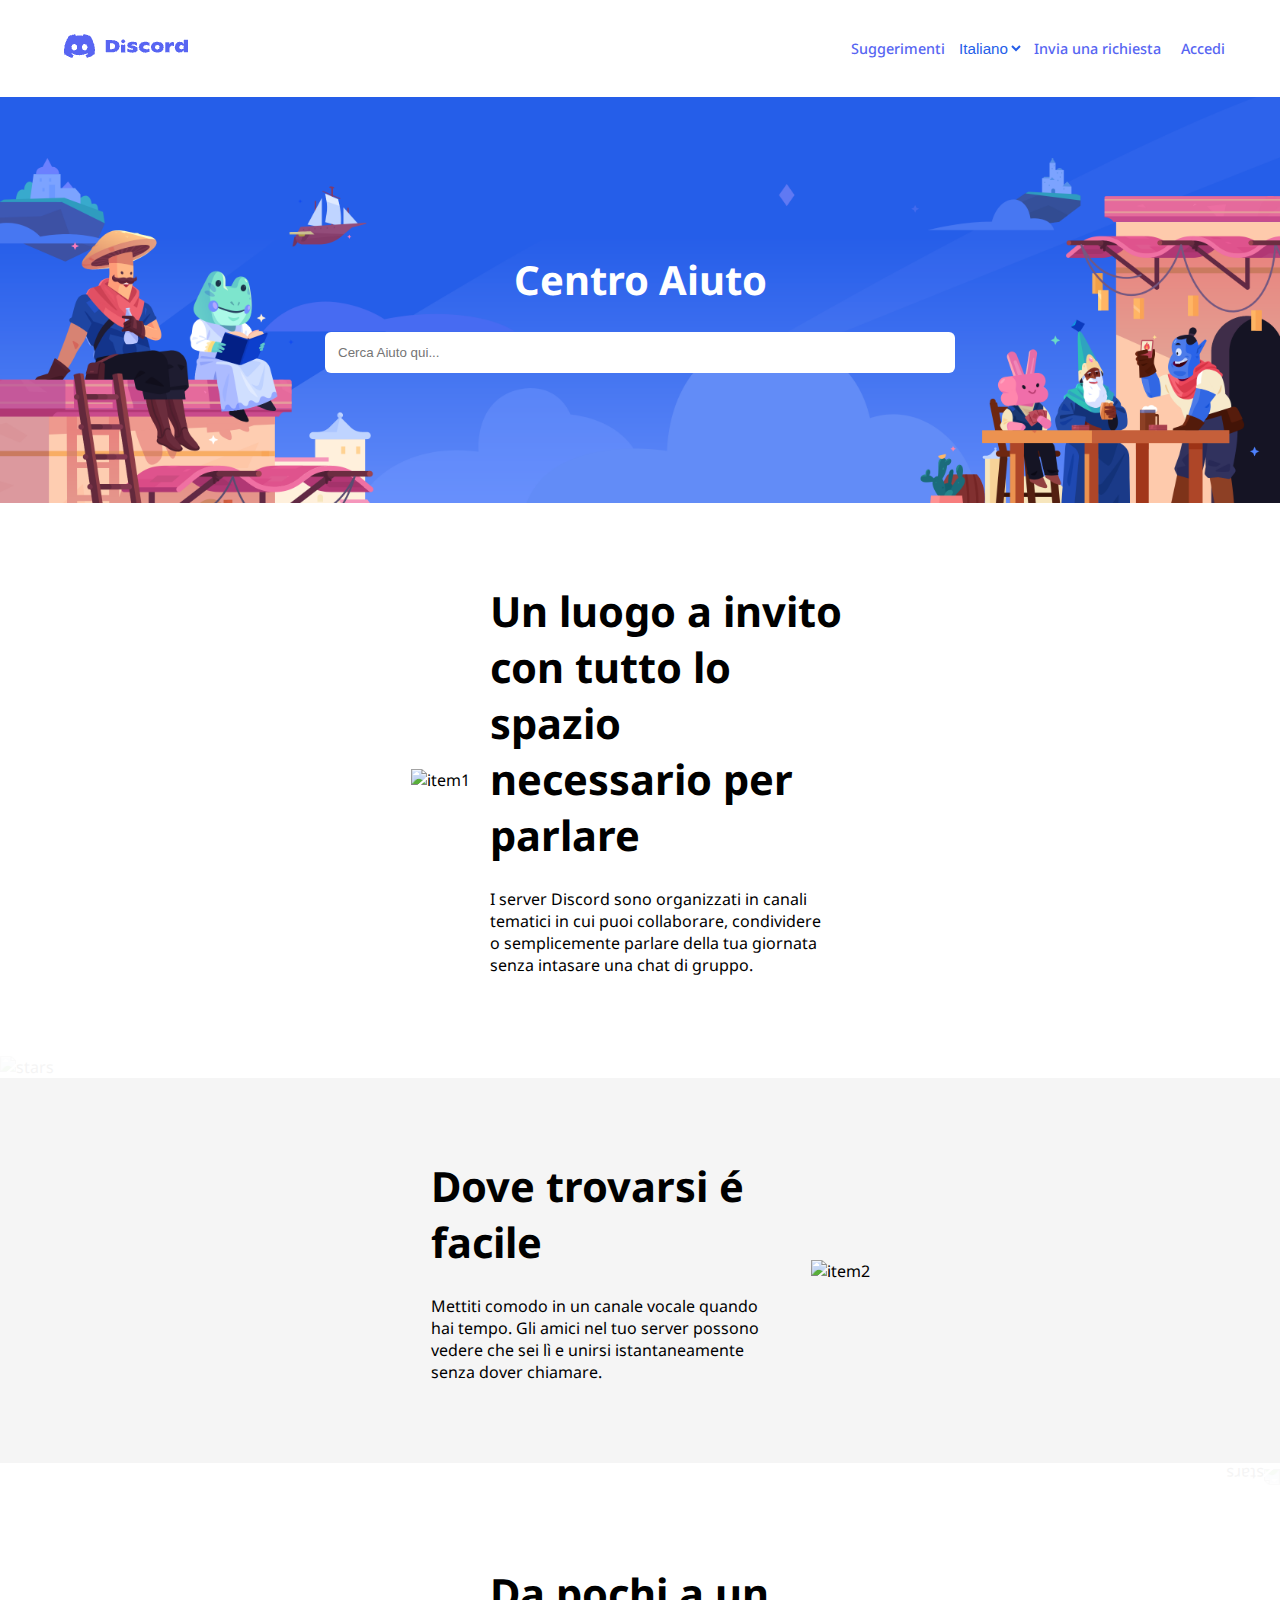
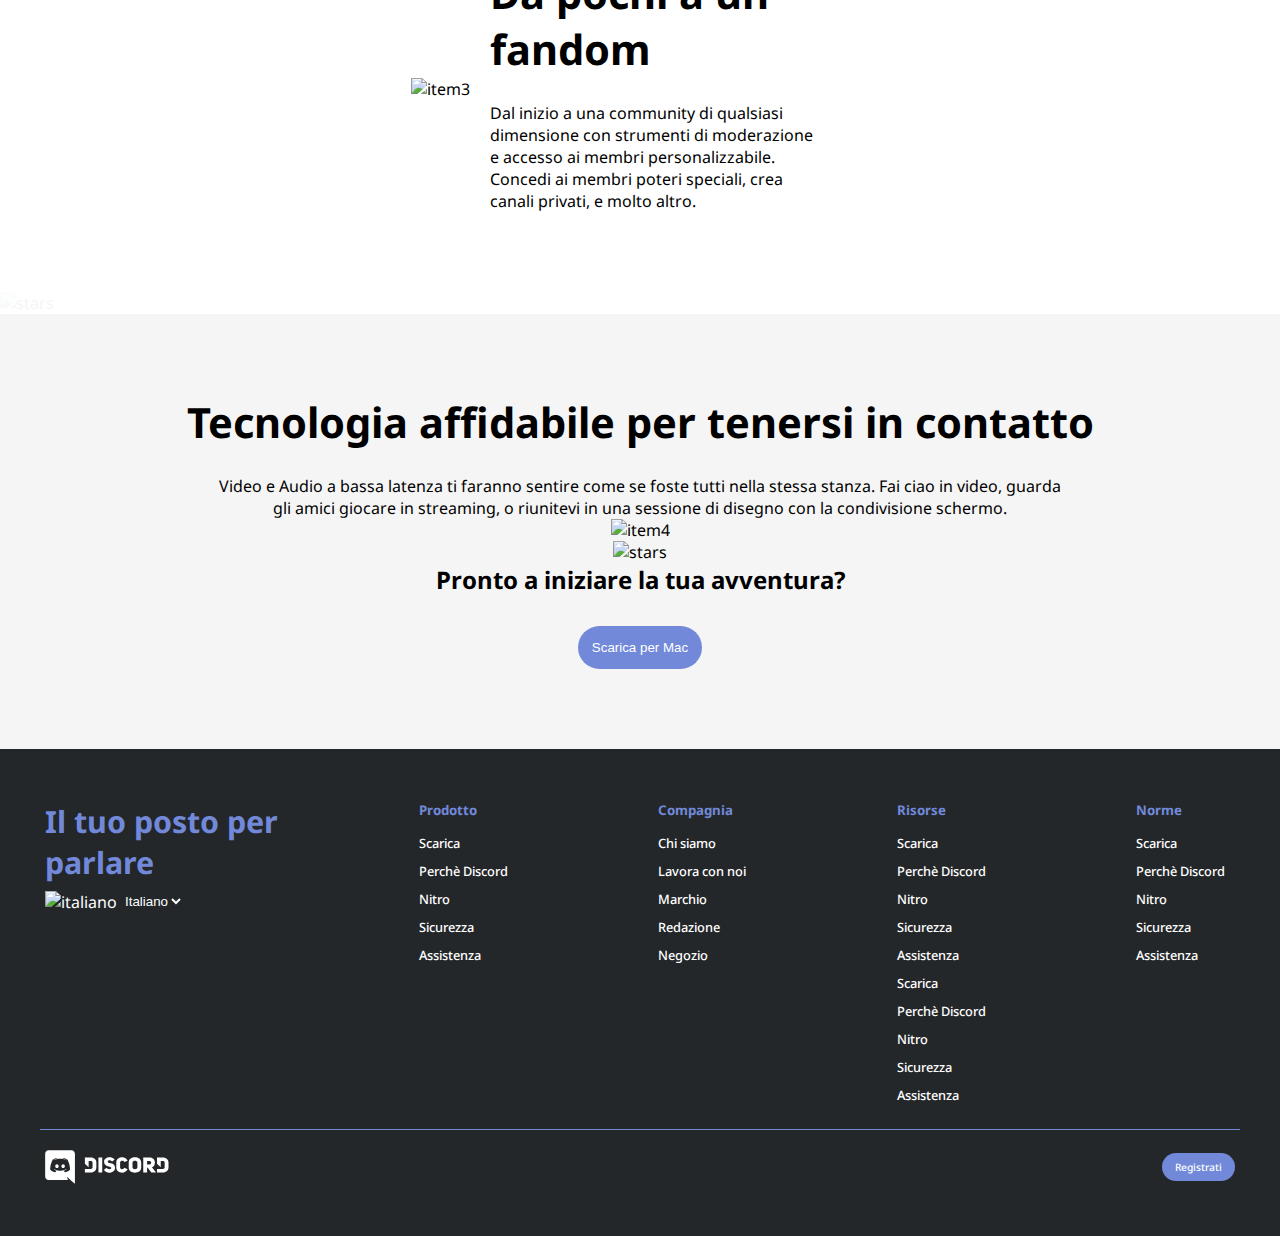
==== support/support.html @ 8eaec040 "started support page" ====
<!DOCTYPE html>
<html lang="en">
<head>
    <meta charset="UTF-8">
    <meta name="viewport" content="width=device-width, initial-scale=1.0">
    <title>Discord</title>
    <!-- font -->
    <link rel="preconnect" href="https://fonts.googleapis.com">
    <link rel="preconnect" href="https://fonts.gstatic.com" crossorigin>
    <link href="https://fonts.googleapis.com/css2?family=Noto+Sans:wght@300;400;500;700&display=swap" rel="stylesheet">
    <!-- icon -->
    <link rel="stylesheet" href="https://cdnjs.cloudflare.com/ajax/libs/font-awesome/6.4.2/css/all.min.css" integrity="sha512-z3gLpd7yknf1YoNbCzqRKc4qyor8gaKU1qmn+CShxbuBusANI9QpRohGBreCFkKxLhei6S9CQXFEbbKuqLg0DA==" crossorigin="anonymous" referrerpolicy="no-referrer" />
    <!-- css -->
    <link rel="stylesheet" href="../css/style.css">
   
</head>

<body id="support">
    <header>
        <!-- nav-bar -->
        <nav class="container dflex">
            <!-- logo -->
            <a href="../index.html"><img src="../img-support/logo2.png" alt="Logo"></a>
            <!-- info -->
            <ul class="dflex">
                <li><a href="">Suggerimenti</a></li>
                <li>                   
                    <select name="languages">
                        <option value="italian">Italiano</option>
                    </select>
                </li>
                <li><a href="">Invia una richiesta</a></li>
                <li><a href="">Accedi</a></li>
            </ul>
        </nav>
        <!-- hero-section -->
        <div id="jumbo">
            <div class="container columnflex centerflex">
                    <!-- title -->
                    <h1>Centro Aiuto</h1>
                    <!-- description -->                
                    <input type="text" placeholder="Cerca Aiuto qui...">
                    
            </div>
        </div>
    </div>
    </header>
    
    <main>
        <!-- sezione 1 -->
        <section>
            <div class="container dflex centerflex">
                <!-- img -->
                <img src="img/item1.svg" alt="item1">
                <!-- description -->
                <div class="title-des">
                    <h2>
                        Un luogo a invito con tutto lo spazio
                        necessario per
                        parlare
                    </h2>
                    <p>
                        I server Discord sono organizzati in canali tematici in cui puoi collaborare, condividere o semplicemente parlare della tua giornata senza intasare una chat di gruppo.
                    </p>
                </div>
            </div>
        </section>

        <!-- sezione 2 -->
        <div>
            <img src="img/wave.svg" alt="stars">
        </div>
        <section class="even">
            <div class="container dflex centerflex reverse">
                <!-- img -->
                <img src="img/item2.svg" alt="item2">
                <!-- description -->
                <div class="title-des">
                    <h2>
                        Dove trovarsi é facile                       
                    </h2>
                    <p>
                        Mettiti comodo in un canale vocale quando hai tempo. Gli amici nel tuo server possono vedere che sei lì e unirsi istantaneamente senza dover chiamare.                   
                    </p>
                </div>
            </div>
        </section>
        <div class="wave-bottom">
            <img src="img/wave.svg" alt="stars">
        </div>
        
        <!-- sezione 3 -->
        <section>
            <div class="container dflex centerflex">
                <!-- img -->
                <img src="img/item3.svg" alt="item3">
                <!-- description -->
                <div class="title-des">
                    <h2>
                        Da pochi a un fandom
                    </h2>
                    <p>
                        Dal inizio a una community di qualsiasi dimensione con strumenti di moderazione e accesso ai membri personalizzabile.<br>
                        Concedi ai membri poteri speciali, crea canali privati, e molto altro.
                    </p>
                </div>
            </div>
        </section>

        <!-- sezione 4 -->
        <div>
            <img src="img/wave.svg" alt="stars">
        </div>
        <section class="even">
            <div class="container columnflex t-align">
                <!-- description -->
                <h2>Tecnologia affidabile per tenersi in contatto</h2>
                <p>Video e Audio a bassa latenza ti faranno sentire come se foste tutti nella stessa stanza. Fai ciao in video, guarda <br> gli amici giocare in streaming, o riunitevi in una sessione di disegno con la condivisione schermo.</p>
                <!-- img -->
                <img src="img/item4-big.svg" alt="item4">
                <!-- end decription -->
                <img class="stars" src="img/stars.svg" alt="stars">
                <h4>Pronto a iniziare la tua avventura?</h4>
                <!-- download -->
                <button class="b-violet">
                    <i class="fa-solid fa-arrow-down-long"></i>
                    Scarica per Mac
                    
                </button>
            </div>
        </section>
        
    </main>

    <footer>
        <!-- upper footer -->
        <div class="container dflex startflex">
            <div>
                <h3>Il tuo posto per<br>parlare</h3>
                <img id="flag" src="img/ita.png" alt="italiano">
                <select>
                    <option value="italiano">Italiano</option>
                </select>
                <div class="icons">
                    <a href=""><i class="fa-brands fa-twitter"></i></a>
                    <a href=""><i class="fa-brands fa-instagram"></i></a>
                    <a href=""><i class="fa-brands fa-square-facebook"></i></a>
                    <a href=""><i class="fa-brands fa-youtube"></i></a>
                </div>
            </div>
            <ul><h5>Prodotto</h5>
                <li><a href="">Scarica</a></li>
                <li><a href="">Perchè Discord</a></li>
                <li><a href="">Nitro</a></li>
                <li><a href="">Sicurezza</a></li>
                <li><a href="">Assistenza</a></li>
            </ul>

            <ul><h5>Compagnia</h5>
                <li><a href="">Chi siamo</a></li>
                <li><a href="">Lavora con noi</a></li>
                <li><a href="">Marchio</a></li>
                <li><a href="">Redazione</a></li>
                <li><a href="">Negozio</a></li>
            </ul>

            <ul><h5>Risorse</h5>
                <li><a href="">Scarica</a></li>
                <li><a href="">Perchè Discord</a></li>
                <li><a href="">Nitro</a></li>
                <li><a href="">Sicurezza</a></li>
                <li><a href="">Assistenza</a></li>
                <li><a href="">Scarica</a></li>
                <li><a href="">Perchè Discord</a></li>
                <li><a href="">Nitro</a></li>
                <li><a href="">Sicurezza</a></li>
                <li><a href="">Assistenza</a></li>
            </ul>

            <ul><h5>Norme</h5>
                <li><a href="">Scarica</a></li>
                <li><a href="">Perchè Discord</a></li>
                <li><a href="">Nitro</a></li>
                <li><a href="">Sicurezza</a></li>
                <li><a href="">Assistenza</a></li>
            </ul>

            
        </div>
        <!-- bottom footer -->
        <aside class="container dflex">
            <img src="../img/logo.svg" alt="Logo">
            <div class="login b-violet"><a href="">Registrati</a></div>
        </aside>
    </footer>
</body>
</html>
---- css/style.css ----
/* reset */
*
{
    box-sizing: border-box;
    margin: 0;
    padding: 0;
}

/* palette */
:root {
	--color-primary: #ffffff;
	--color-bg_header: #255ee9;
	--color-bg_footer: #23272a;
	--color-main: #7289da;
	--color-secondary: #f5f5f5;
}

/* general */
body
{
    font-family: 'Noto Sans', sans-serif;
}

.container
{
    max-width: 1200px;
    margin: 0 auto;
    padding: 20px 5px;
}

ul
{
    list-style: none;
}

a
{
    color: var(--color-primary);
    display: block;
    padding: 5px 10px;
    text-decoration: none;
    font-size: 0.8em;
    font-weight: 500;
}

.a-b
{
    color: var(--color-bg_footer);
}

ul a:hover
{
    text-decoration: underline;
}

button
{
    padding: 14px;
    border-radius: 24px;
    border: none;
}

/* utilities */
.debug
{
    border: 1px solid orange;
}

.dflex
{
    display: flex;
    flex-flow: row wrap;
    justify-content: space-between;
    align-items: center;
    align-content: center;
}

.centerflex
{
    justify-content: center;
}

.reverse
{
    flex-direction: row-reverse;
}

.startflex
{
    align-items: flex-start;
}

.columnflex
{
    display: flex;
    flex-direction: column;
    align-items: center;
}


/* HEADER */
header
{
    background-color: var(--color-bg_header);
}
/* nav */
.login
{
    font-size: 0.8em;
    padding: 2px 3px;
    background-color: var(--color-primary);
    border-radius: 16px;
}

/* hero-section */
#jumbo
{
    background-image: url("../img/jumbo.png");
    background-size: cover;
    padding: 110px;
}

.jumbo-content
{
    max-width: 900px;
    text-align: center;
}

h1
{
    padding: 25px 0;
    color: var(--color-primary);
    font-size: 2.5em;
}

.intro
{
    font-size: 1em;
    padding: 0 120px 20px;
    color: var(--color-primary);
    line-height: 1.8em;
}

.b-white
{
    background-color: var(--color-primary);
}

.b-black
{
    background-color: var(--color-bg_footer);
    color: var(--color-primary);
}

.b-violet
{
    background-color: var(--color-main);
    color: white;
}

/* main */
main > section 
{
    padding: 60px 0;
}

.title-des
{
    max-width: 400px;
    padding: 0 20px;
}

h2
{
    font-size: 2.6em;
    padding-bottom: 25px;
}
.even
{
    background-color: var(--color-secondary);
}

.container .title-des p
{
    padding: 0 25px 0 0;
}

.t-align
{
    text-align: center;
}

h4
{
    font-size: 1.5em;
    padding-bottom: 30px;
}

/* waves */
main > div > img
{
    display: block;
    width: 100%;
}
main > div 
{
    opacity: 0.038;
}
.wave-bottom
{
    transform: rotate(180deg);
}

/* button effects */
button:hover
{
    box-shadow: 5px 10px 18px var(--color-bg_footer);
}
.login > a:hover
{
    color: purple;
}
/* footer */
footer
{
    background-color: var(--color-bg_footer);
    color: var(--color-primary);
    padding: 32px 0;
}
/* upper */
h3
{
    font-size: 1.9em;
    color: var(--color-main);
}

#flag
{
    width:16px;
    vertical-align: middle;
}
select
{
    background-color: var(--color-bg_footer);
    border: none;
    color: var(--color-primary);
    padding: 10px 0;
}

.icons > a
{
    padding: 0 5px 0 0;
    font-size: 0.9em;
    display: inline-block;
}

h5
{
    padding: 0px 10px 10px;
    color: var(--color-main);
}

aside
{
    border-top: 1px solid var(--color-main);
}


/* SUPPORT PAGE */
#support header
{
    background-color: var(--color-primary);
    color: #5765F2;
}
#support header a 
{
    color: #5765F2;
    font-size: 0.9em;
}

#support header select
{
    background-color: var(--color-primary);
    color: var(--color-bg_header);
    font-size: 0.95em;
}

#support #jumbo input
{
    width: 60%;
    padding: 13px;
    text-decoration: none;
    border: none;
    border-radius: 6px;
}
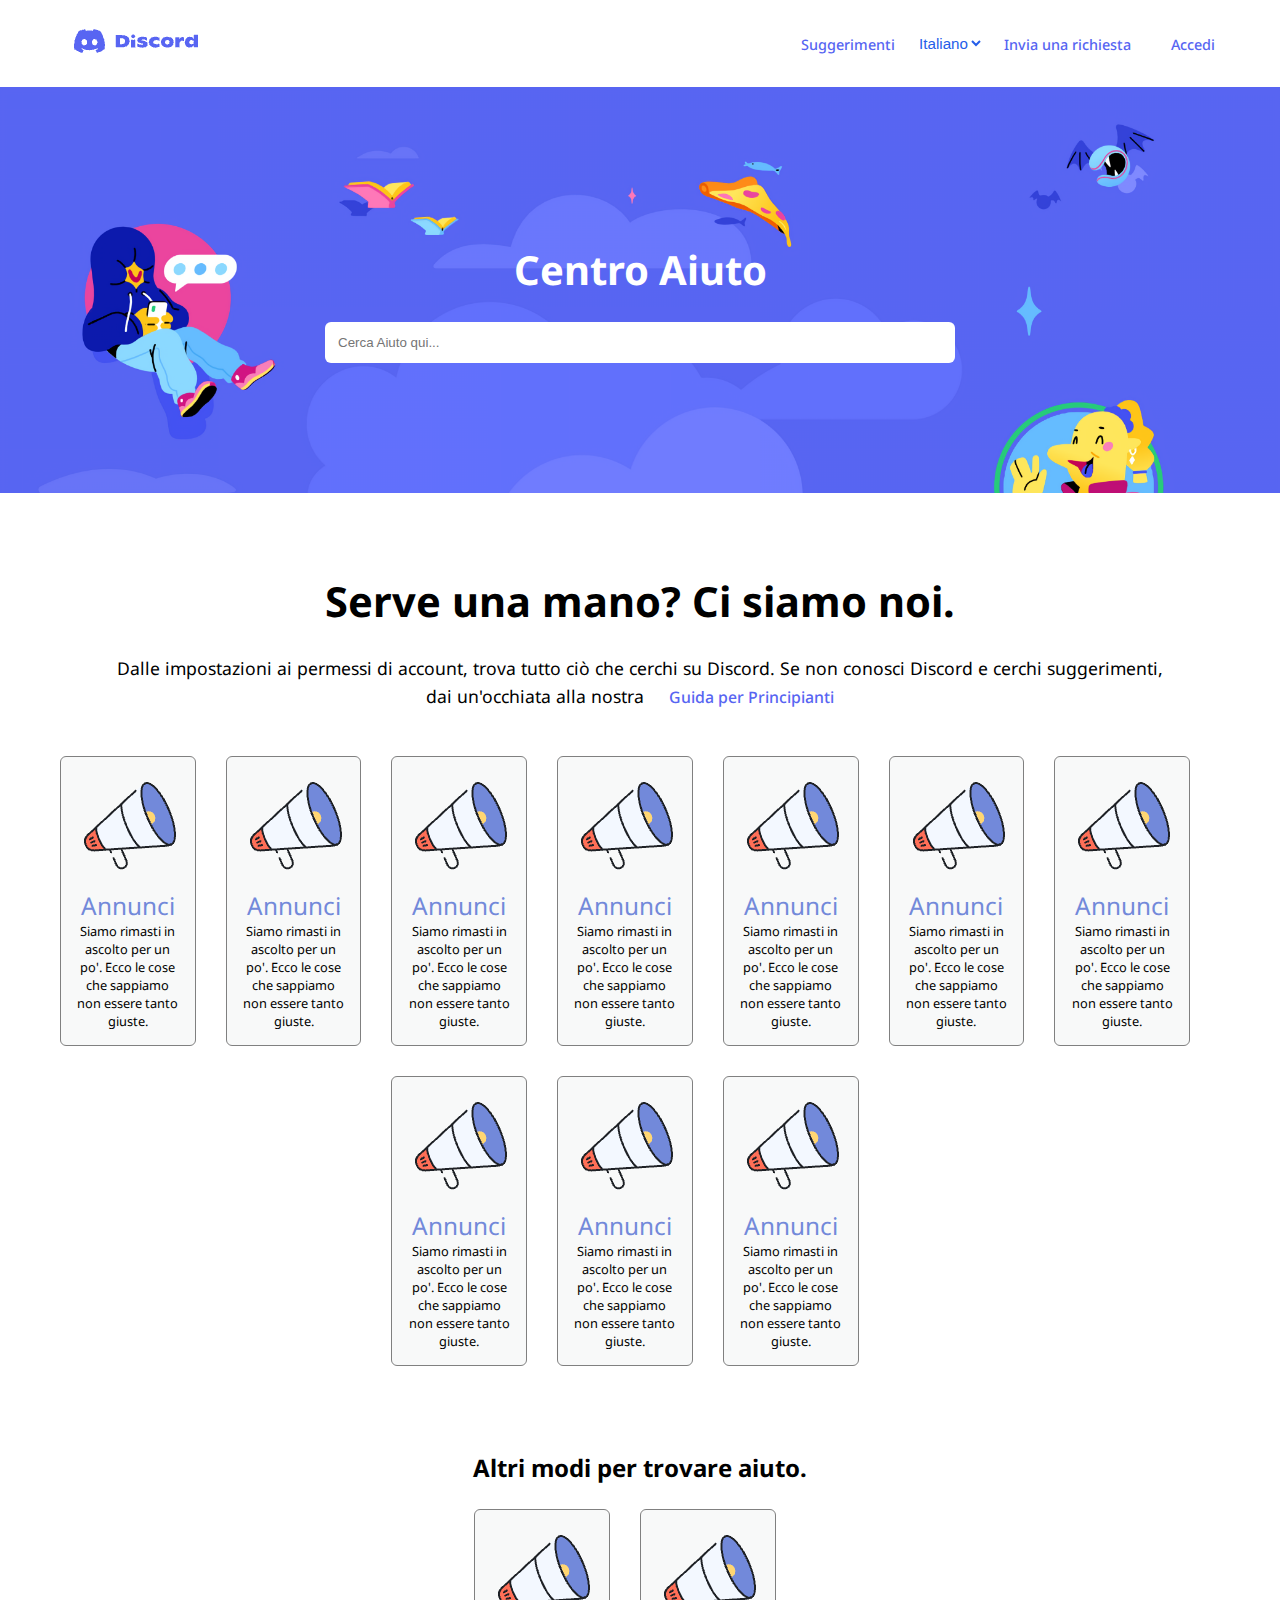
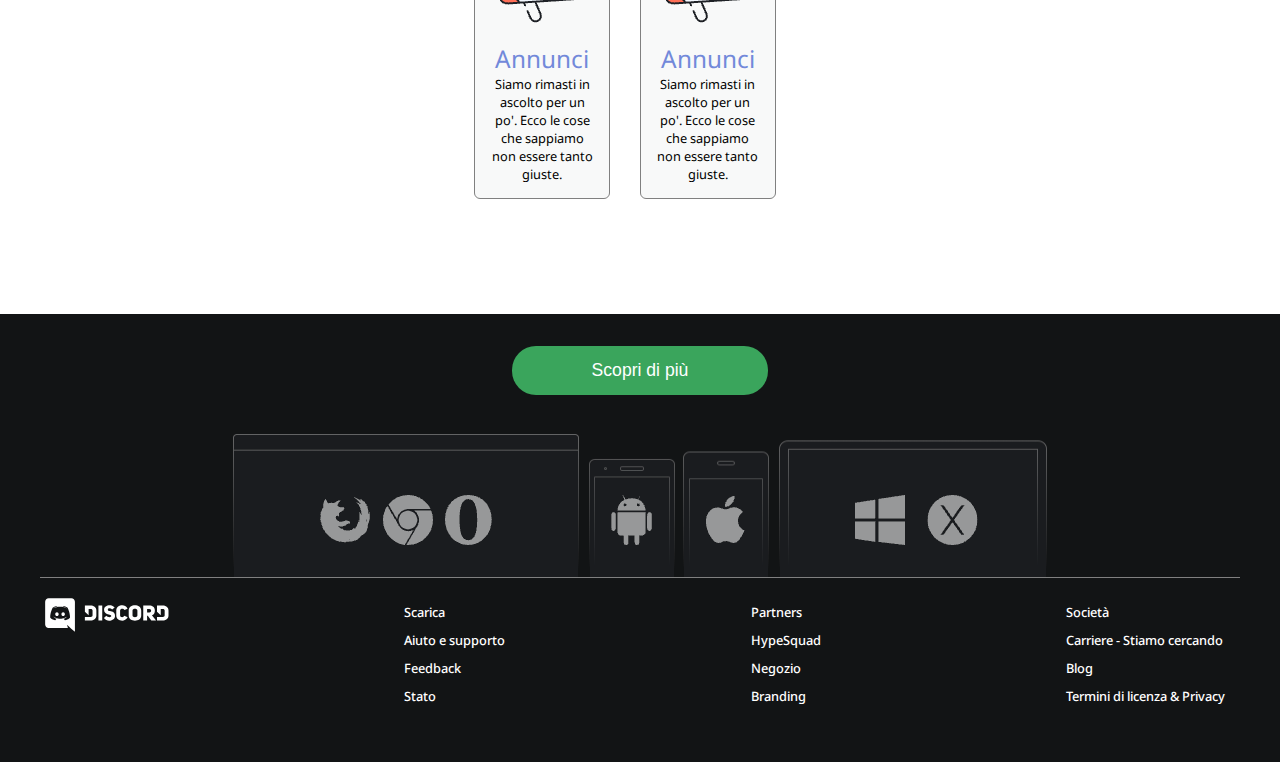
==== commit 6a745ca0: "completing support page" ====
--- a/support/support.html
+++ b/support/support.html
@@ -47,150 +47,162 @@
     </header>
     
     <main>
-        <!-- sezione 1 -->
+        <!-- sezione main -->
         <section>
-            <div class="container dflex centerflex">
-                <!-- img -->
-                <img src="img/item1.svg" alt="item1">
-                <!-- description -->
-                <div class="title-des">
-                    <h2>
-                        Un luogo a invito con tutto lo spazio
-                        necessario per
-                        parlare
-                    </h2>
-                    <p>
-                        I server Discord sono organizzati in canali tematici in cui puoi collaborare, condividere o semplicemente parlare della tua giornata senza intasare una chat di gruppo.
-                    </p>
-                </div>
-            </div>
+            <div class="container t-align">
+                <h2>Serve una mano? Ci siamo noi.</h2>
+                <p>
+                    Dalle impostazioni ai permessi di account, trova tutto ciò che cerchi su Discord.
+                    Se non conosci Discord e cerchi suggerimenti, dai un'occhiata alla nostra <a href="">Guida per Principianti</a>
+                </p>
+            </div>
+
+            <div class="wrapper">
+                <div class="box t-align">
+                    <img src="../img-support/annunci.png" alt="Annunci">
+                    <h3>Annunci</h3>
+                    <i class="fa-solid fa-grip-lines"></i>
+                    <p>
+                        Siamo rimasti in ascolto per un po'. Ecco le cose che sappiamo non essere tanto giuste.
+                    </p>
+                </div>
+
+                <div class="box t-align">
+                    <img src="../img-support/annunci.png" alt="Annunci">
+                    <h3>Annunci</h3>
+                    <i class="fa-solid fa-grip-lines"></i>
+                    <p>
+                        Siamo rimasti in ascolto per un po'. Ecco le cose che sappiamo non essere tanto giuste.
+                    </p>
+                </div>
+
+                <div class="box t-align">
+                    <img src="../img-support/annunci.png" alt="Annunci">
+                    <h3>Annunci</h3>
+                    <i class="fa-solid fa-grip-lines"></i>
+                    <p>
+                        Siamo rimasti in ascolto per un po'. Ecco le cose che sappiamo non essere tanto giuste.
+                    </p>
+                </div>
+
+                <div class="box t-align">
+                    <img src="../img-support/annunci.png" alt="Annunci">
+                    <h3>Annunci</h3>
+                    <i class="fa-solid fa-grip-lines"></i>
+                    <p>
+                        Siamo rimasti in ascolto per un po'. Ecco le cose che sappiamo non essere tanto giuste.
+                    </p>
+                </div>
+
+                <div class="box t-align">
+                    <img src="../img-support/annunci.png" alt="Annunci">
+                    <h3>Annunci</h3>
+                    <i class="fa-solid fa-grip-lines"></i>
+                    <p>
+                        Siamo rimasti in ascolto per un po'. Ecco le cose che sappiamo non essere tanto giuste.
+                    </p>
+                </div>
+
+                <div class="box t-align">
+                    <img src="../img-support/annunci.png" alt="Annunci">
+                    <h3>Annunci</h3>
+                    <i class="fa-solid fa-grip-lines"></i>
+                    <p>
+                        Siamo rimasti in ascolto per un po'. Ecco le cose che sappiamo non essere tanto giuste.
+                    </p>
+                </div>
+
+                <div class="box t-align">
+                    <img src="../img-support/annunci.png" alt="Annunci">
+                    <h3>Annunci</h3>
+                    <i class="fa-solid fa-grip-lines"></i>
+                    <p>
+                        Siamo rimasti in ascolto per un po'. Ecco le cose che sappiamo non essere tanto giuste.
+                    </p>
+                </div>
+
+                <div class="box t-align">
+                    <img src="../img-support/annunci.png" alt="Annunci">
+                    <h3>Annunci</h3>
+                    <i class="fa-solid fa-grip-lines"></i>
+                    <p>
+                        Siamo rimasti in ascolto per un po'. Ecco le cose che sappiamo non essere tanto giuste.
+                    </p>
+                </div>
+
+                <div class="box t-align">
+                    <img src="../img-support/annunci.png" alt="Annunci">
+                    <h3>Annunci</h3>
+                    <i class="fa-solid fa-grip-lines"></i>
+                    <p>
+                        Siamo rimasti in ascolto per un po'. Ecco le cose che sappiamo non essere tanto giuste.
+                    </p>
+                </div>
+                <div class="box t-align">
+                    <img src="../img-support/annunci.png" alt="Annunci">
+                    <h3>Annunci</h3>
+                    <i class="fa-solid fa-grip-lines"></i>
+                    <p>
+                        Siamo rimasti in ascolto per un po'. Ecco le cose che sappiamo non essere tanto giuste.
+                    </p>
+                </div>
+            </div>
+
+            <h4 class="t-align">Altri modi per trovare aiuto.</h4>
+            <div class="wrapper">
+                <div class="box t-align">
+                    <img src="../img-support/annunci.png" alt="Annunci">
+                    <h3>Annunci</h3>
+                    <i class="fa-solid fa-grip-lines"></i>
+                    <p>
+                        Siamo rimasti in ascolto per un po'. Ecco le cose che sappiamo non essere tanto giuste.
+                    </p>
+                </div>
+
+                <div class="box t-align">
+                    <img src="../img-support/annunci.png" alt="Annunci">
+                    <h3>Annunci</h3>
+                    <i class="fa-solid fa-grip-lines"></i>
+                    <p>
+                        Siamo rimasti in ascolto per un po'. Ecco le cose che sappiamo non essere tanto giuste.
+                    </p>
+                </div>
+            </div>
+
         </section>
 
-        <!-- sezione 2 -->
-        <div>
-            <img src="img/wave.svg" alt="stars">
-        </div>
-        <section class="even">
-            <div class="container dflex centerflex reverse">
-                <!-- img -->
-                <img src="img/item2.svg" alt="item2">
-                <!-- description -->
-                <div class="title-des">
-                    <h2>
-                        Dove trovarsi é facile                       
-                    </h2>
-                    <p>
-                        Mettiti comodo in un canale vocale quando hai tempo. Gli amici nel tuo server possono vedere che sei lì e unirsi istantaneamente senza dover chiamare.                   
-                    </p>
-                </div>
-            </div>
-        </section>
-        <div class="wave-bottom">
-            <img src="img/wave.svg" alt="stars">
-        </div>
-        
-        <!-- sezione 3 -->
-        <section>
-            <div class="container dflex centerflex">
-                <!-- img -->
-                <img src="img/item3.svg" alt="item3">
-                <!-- description -->
-                <div class="title-des">
-                    <h2>
-                        Da pochi a un fandom
-                    </h2>
-                    <p>
-                        Dal inizio a una community di qualsiasi dimensione con strumenti di moderazione e accesso ai membri personalizzabile.<br>
-                        Concedi ai membri poteri speciali, crea canali privati, e molto altro.
-                    </p>
-                </div>
-            </div>
-        </section>
-
-        <!-- sezione 4 -->
-        <div>
-            <img src="img/wave.svg" alt="stars">
-        </div>
-        <section class="even">
-            <div class="container columnflex t-align">
-                <!-- description -->
-                <h2>Tecnologia affidabile per tenersi in contatto</h2>
-                <p>Video e Audio a bassa latenza ti faranno sentire come se foste tutti nella stessa stanza. Fai ciao in video, guarda <br> gli amici giocare in streaming, o riunitevi in una sessione di disegno con la condivisione schermo.</p>
-                <!-- img -->
-                <img src="img/item4-big.svg" alt="item4">
-                <!-- end decription -->
-                <img class="stars" src="img/stars.svg" alt="stars">
-                <h4>Pronto a iniziare la tua avventura?</h4>
-                <!-- download -->
-                <button class="b-violet">
-                    <i class="fa-solid fa-arrow-down-long"></i>
-                    Scarica per Mac
-                    
-                </button>
-            </div>
-        </section>
         
     </main>
 
     <footer>
         <!-- upper footer -->
-        <div class="container dflex startflex">
-            <div>
-                <h3>Il tuo posto per<br>parlare</h3>
-                <img id="flag" src="img/ita.png" alt="italiano">
-                <select>
-                    <option value="italiano">Italiano</option>
-                </select>
-                <div class="icons">
-                    <a href=""><i class="fa-brands fa-twitter"></i></a>
-                    <a href=""><i class="fa-brands fa-instagram"></i></a>
-                    <a href=""><i class="fa-brands fa-square-facebook"></i></a>
-                    <a href=""><i class="fa-brands fa-youtube"></i></a>
-                </div>
-            </div>
-            <ul><h5>Prodotto</h5>
-                <li><a href="">Scarica</a></li>
-                <li><a href="">Perchè Discord</a></li>
-                <li><a href="">Nitro</a></li>
-                <li><a href="">Sicurezza</a></li>
-                <li><a href="">Assistenza</a></li>
-            </ul>
-
-            <ul><h5>Compagnia</h5>
-                <li><a href="">Chi siamo</a></li>
-                <li><a href="">Lavora con noi</a></li>
-                <li><a href="">Marchio</a></li>
-                <li><a href="">Redazione</a></li>
-                <li><a href="">Negozio</a></li>
-            </ul>
-
-            <ul><h5>Risorse</h5>
-                <li><a href="">Scarica</a></li>
-                <li><a href="">Perchè Discord</a></li>
-                <li><a href="">Nitro</a></li>
-                <li><a href="">Sicurezza</a></li>
-                <li><a href="">Assistenza</a></li>
-                <li><a href="">Scarica</a></li>
-                <li><a href="">Perchè Discord</a></li>
-                <li><a href="">Nitro</a></li>
-                <li><a href="">Sicurezza</a></li>
-                <li><a href="">Assistenza</a></li>
-            </ul>
-
-            <ul><h5>Norme</h5>
-                <li><a href="">Scarica</a></li>
-                <li><a href="">Perchè Discord</a></li>
-                <li><a href="">Nitro</a></li>
-                <li><a href="">Sicurezza</a></li>
-                <li><a href="">Assistenza</a></li>
-            </ul>
-
-            
+        <div class="columnflex">
+            <button>Scopri di più</button>
+            <img src="../img-support/devices.png" alt="">
         </div>
         <!-- bottom footer -->
-        <aside class="container dflex">
-            <img src="../img/logo.svg" alt="Logo">
-            <div class="login b-violet"><a href="">Registrati</a></div>
+        <aside class="container dflex startflex">
+            <img src="../img/logo.svg" alt="">
+            <ul>
+                <li><a href="">Scarica</a></li>
+                <li><a href="">Aiuto e supporto</a></li>
+                <li><a href="">Feedback</a></li>
+                <li><a href="">Stato</a></li>
+            </ul>
+
+            <ul>
+                <li><a href="">Partners</a></li>
+                <li><a href="">HypeSquad</a></li>
+                <li><a href="">Negozio</a></li>
+                <li><a href="">Branding</a></li>
+            </ul>
+
+            <ul>
+                <li><a href="">Società</a></li>
+                <li><a href="">Carriere - <span>Stiamo cercando</span></a></li>
+                <li><a href="">Blog</a></li>
+                <li><a href="">Termini di licenza &amp; Privacy</a></li>
+            </ul>            
         </aside>
     </footer>
 </body>
--- a/css/style.css
+++ b/css/style.css
@@ -272,10 +272,12 @@
     background-color: var(--color-primary);
     color: #5765F2;
 }
-#support header a 
+#support section a, #support header a
 {
     color: #5765F2;
     font-size: 0.9em;
+    padding: 0 20px;
+    display: inline-block;
 }
 
 #support header select
@@ -292,4 +294,78 @@
     text-decoration: none;
     border: none;
     border-radius: 6px;
+}
+
+#support #jumbo
+{
+    background-image: url(../img-support/wallpaper.png);
+    background-size: cover;
+    background-repeat: no-repeat;
+}
+
+#support main .container p
+{
+    font-size: 1.1em;
+    padding: 0 70px;
+    line-height: 1.6em;
+}
+
+#support .wrapper
+{
+    padding: 25px 60px;
+    display: flex;
+    flex-flow: row wrap;
+    justify-content: center;
+    align-items: center;
+    align-content: center;
+}
+#support .box
+{
+    width: calc(100% / 7 - 30px);
+    font-size: 0.8em;
+    border: 1px solid grey;
+    border-radius: 6px;
+    background-color: #F8F9F9;
+    padding: 15px;
+    margin-right: 30px;
+    margin-bottom: 30px;
+}
+
+#support i
+{
+    color: gray;
+}
+
+#support h3
+{
+    font-weight: 400;
+}
+#support h4
+{
+    padding: 30px 0 0;
+}
+
+#support .columnflex button
+{
+    font-size: 1.1em;
+    padding-left: 80px;
+    padding-right: 80px;
+    background-color: #3AA55C;
+    color: white;
+    margin-bottom: 35px;
+}
+
+#support button:hover
+{
+    box-shadow: 5px 8px 10px lightgreen;
+}
+
+#support footer
+{
+    background-color: #121415 ;
+}
+
+#support aside
+{
+    border-top: 1px solid grey;
 }